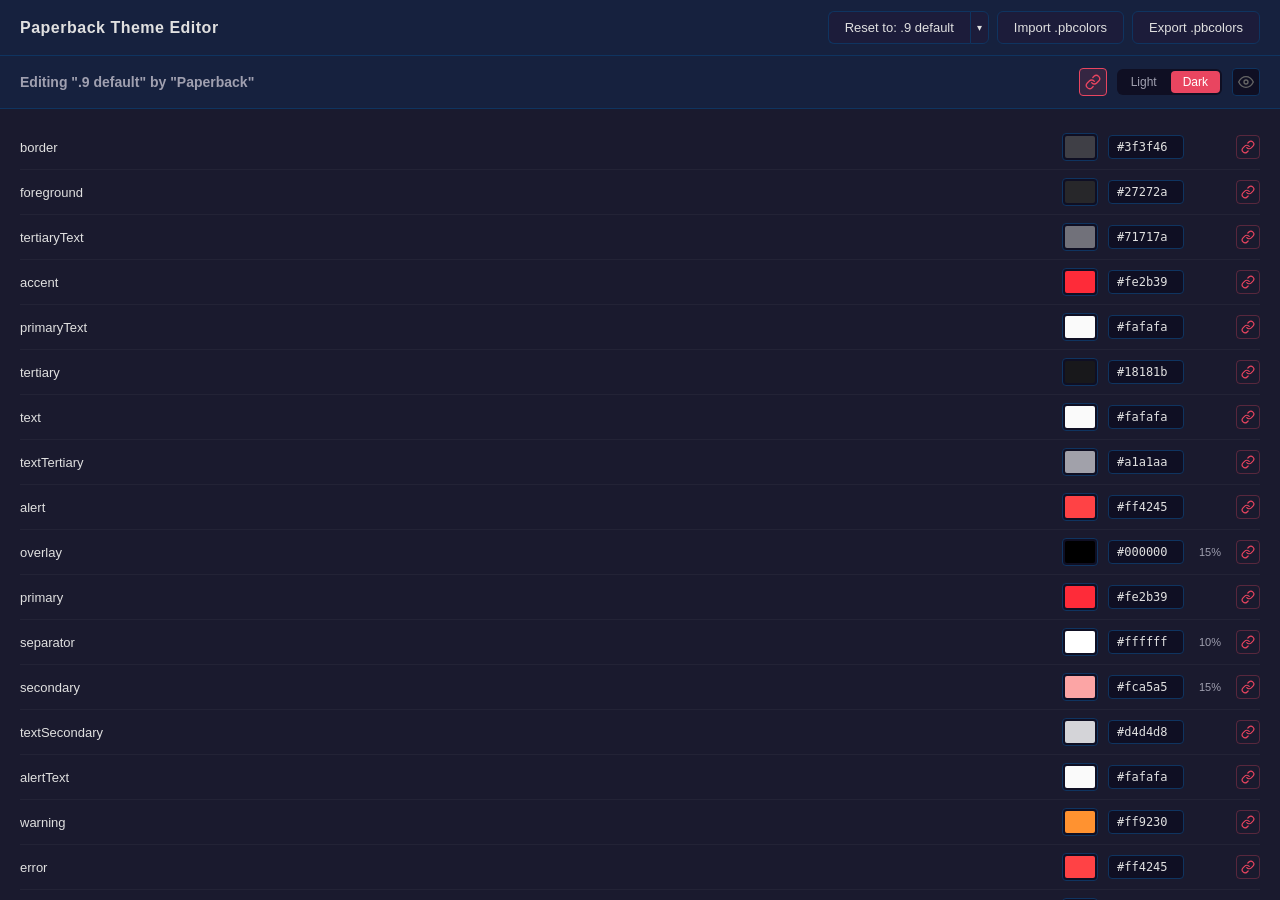
==== src/index.html @ 8a84d461 "feat(editor): display author and theme name when available" ====
<!DOCTYPE html>
<html lang="en">
<head>
  <meta charset="UTF-8">
  <meta name="viewport" content="width=device-width, initial-scale=1.0">
  <title>Paperback Theme Editor</title>
  <link rel="stylesheet" href="layout.css">
  <link rel="stylesheet" href="preview.css">
</head>
<body>
  <header class="toolbar">
    <h1 class="toolbar-title">Paperback Theme Editor</h1>
    <div class="toolbar-actions">
      <div class="split-btn" id="reset-group">
        <button id="btn-reset" class="btn split-btn-main">Reset to: .9 default</button>
        <button id="btn-reset-toggle" class="btn split-btn-toggle">&#9662;</button>
        <div id="reset-dropdown" class="split-dropdown hidden">
          <!-- populated by JS from manifest -->
        </div>
      </div>
      <button id="btn-import" class="btn">Import .pbcolors</button>
      <button id="btn-export" class="btn">Export .pbcolors</button>
      <input type="file" id="file-input" accept=".pbcolors" hidden>
    </div>
  </header>

  <main class="workspace preview-hidden">
    <section class="panel editor-panel">
      <div class="panel-header">
        <h2 id="editor-title">Editor</h2>
        <div class="editor-controls">
          <button id="btn-global-link" class="global-link-btn linked" title="All colors linked (light = dark)"></button>
          <div class="mode-toggle">
            <button id="btn-light" class="mode-btn">Light</button>
            <button id="btn-dark" class="mode-btn active">Dark</button>
          </div>
          <button id="btn-preview-toggle" class="preview-toggle-btn" title="Show preview panel"></button>
        </div>
      </div>
      <div id="editor-content" class="panel-body">
        <!-- Color pickers will be generated here -->
      </div>
    </section>

    <section class="panel preview-panel collapsed">
      <div class="panel-header">
        <h2>Preview</h2>
      </div>
      <div id="preview-content" class="panel-body">
        <!-- Preview components will be loaded here -->
      </div>
    </section>
  </main>

  <script>
    (() => {
      let prefs = null;

      try {
        const saved = localStorage.getItem('theme-editor-prefs');
        prefs = saved ? JSON.parse(saved) : null;
      } catch {
        prefs = null;
      }

      window.__themeEditorBootPrefs = prefs;

      const mode = prefs?.mode === 'light' ? 'light' : 'dark';
      const globalLinked = prefs?.globalLinked !== false;
      const previewVisible = prefs?.previewVisible === true;

      const btnLight = document.getElementById('btn-light');
      const btnDark = document.getElementById('btn-dark');
      const btnGlobalLink = document.getElementById('btn-global-link');
      const btnPreviewToggle = document.getElementById('btn-preview-toggle');
      const previewPanel = document.querySelector('.preview-panel');
      const workspace = document.querySelector('.workspace');

      btnLight.classList.toggle('active', mode === 'light');
      btnDark.classList.toggle('active', mode === 'dark');
      btnGlobalLink.classList.toggle('linked', globalLinked);
      btnGlobalLink.title = globalLinked ? 'All colors linked (light = dark)' : 'Colors independent';

      previewPanel.classList.toggle('collapsed', !previewVisible);
      workspace.classList.toggle('preview-hidden', !previewVisible);
      btnPreviewToggle.classList.toggle('active', previewVisible);
      btnPreviewToggle.title = previewVisible ? 'Hide preview panel' : 'Show preview panel';
    })();
  </script>
  <script type="module" src="editor.js"></script>
</body>
</html>
---- src/layout.css ----
*, *::before, *::after {
  box-sizing: border-box;
  margin: 0;
  padding: 0;
}

:root {
  --ui-bg: #1a1a2e;
  --ui-surface: #16213e;
  --ui-border: #0f3460;
  --ui-text: #e0e0e0;
  --ui-text-muted: #a0a0b0;
  --ui-accent: #e94560;
  --ui-accent-hover: #ff6b81;
  --ui-panel-bg: #1c1c3a;
  --ui-input-bg: #0f0f23;
  --toolbar-height: 56px;
}

html, body {
  height: 100%;
  font-family: -apple-system, BlinkMacSystemFont, "Segoe UI", Roboto, Helvetica, Arial, sans-serif;
  background: var(--ui-bg);
  color: var(--ui-text);
}

/* Toolbar */
.toolbar {
  display: flex;
  align-items: center;
  justify-content: space-between;
  height: var(--toolbar-height);
  padding: 0 20px;
  background: var(--ui-surface);
  border-bottom: 1px solid var(--ui-border);
}

.toolbar-title {
  font-size: 16px;
  font-weight: 600;
  letter-spacing: 0.5px;
}

.toolbar-actions {
  display: flex;
  gap: 8px;
}

.btn {
  padding: 8px 16px;
  border: 1px solid var(--ui-border);
  border-radius: 6px;
  background: var(--ui-panel-bg);
  color: var(--ui-text);
  font-size: 13px;
  cursor: pointer;
  transition: background 0.15s, border-color 0.15s;
}

.btn:hover {
  background: var(--ui-border);
  border-color: var(--ui-accent);
}

/* Split Button (Reset dropdown) */
.split-btn {
  position: relative;
  display: inline-flex;
}

.split-btn-main {
  border-top-right-radius: 0;
  border-bottom-right-radius: 0;
  border-right: none;
}

.split-btn-toggle {
  border-top-left-radius: 0;
  border-bottom-left-radius: 0;
  padding: 8px 6px;
  font-size: 10px;
  line-height: 1;
}

.split-dropdown {
  position: absolute;
  top: 100%;
  left: 0;
  margin-top: 4px;
  min-width: 100%;
  background: var(--ui-panel-bg);
  border: 1px solid var(--ui-border);
  border-radius: 6px;
  z-index: 100;
  overflow: hidden;
}

.split-dropdown.hidden {
  display: none;
}

.split-dropdown-item {
  display: block;
  width: 100%;
  padding: 8px 14px;
  border: none;
  background: none;
  color: var(--ui-text);
  font-size: 13px;
  text-align: left;
  cursor: pointer;
  white-space: nowrap;
  transition: background 0.12s;
}

.split-dropdown-item:hover {
  background: var(--ui-border);
}

.split-dropdown-item.active {
  color: var(--ui-accent);
}

/* Mobile toolbar */
@media (max-width: 768px) {
  .toolbar {
    flex-wrap: wrap;
    height: auto;
    padding: 10px 16px;
    gap: 8px;
  }

  .toolbar-title {
    width: 100%;
  }

  .toolbar-actions {
    width: 100%;
    justify-content: center;
  }

  .btn {
    white-space: nowrap;
    padding: 6px 8px;
    font-size: 11px;
  }
}

/* Workspace */
.workspace {
  display: flex;
  height: calc(100vh - var(--toolbar-height));
}

/* Panels */
.panel {
  display: flex;
  flex-direction: column;
  overflow: hidden;
}

.editor-panel {
  flex: 3;
  border-right: 1px solid var(--ui-border);
}

.preview-panel {
  flex: 2;
  transition: flex 0.25s ease, opacity 0.2s ease;
}

.preview-panel.collapsed {
  flex: 0;
  opacity: 0;
  overflow: hidden;
  pointer-events: none;
}

.preview-panel.collapsed .panel-header,
.preview-panel.collapsed .panel-body {
  display: none;
}

/* When preview is collapsed, remove right border from editor */
.workspace.preview-hidden .editor-panel {
  border-right: none;
}

.panel-header {
  display: flex;
  align-items: center;
  justify-content: space-between;
  gap: 16px;
  padding: 12px 20px;
  border-bottom: 1px solid var(--ui-border);
  background: var(--ui-surface);
}

.panel-header h2 {
  font-size: 14px;
  font-weight: 600;
  text-transform: uppercase;
  letter-spacing: 1px;
  color: var(--ui-text-muted);
}

#editor-title {
  flex: 1;
  min-width: 0;
  overflow: hidden;
  text-overflow: ellipsis;
  white-space: nowrap;
  text-transform: none;
  letter-spacing: 0;
}

.panel-body {
  flex: 1;
  overflow-y: auto;
  padding: 16px 20px;
}

/* Editor Controls */
.editor-controls {
  display: flex;
  align-items: center;
  gap: 10px;
}

/* Global Link Button */
.global-link-btn {
  width: 28px;
  height: 28px;
  border: 1px solid var(--ui-border);
  border-radius: 4px;
  background: var(--ui-input-bg);
  cursor: pointer;
  position: relative;
  transition: border-color 0.15s, background 0.15s;
}

.global-link-btn::before {
  content: '';
  position: absolute;
  inset: 0;
  background-repeat: no-repeat;
  background-position: center;
  background-size: 16px;
  /* Chain-link icon via inline SVG */
  background-image: url("data:image/svg+xml,%3Csvg xmlns='http://www.w3.org/2000/svg' viewBox='0 0 24 24' fill='none' stroke='%23666' stroke-width='2' stroke-linecap='round'%3E%3Cpath d='M10 13a5 5 0 0 0 7.54.54l3-3a5 5 0 0 0-7.07-7.07l-1.72 1.71'/%3E%3Cpath d='M14 11a5 5 0 0 0-7.54-.54l-3 3a5 5 0 0 0 7.07 7.07l1.71-1.71'/%3E%3C/svg%3E");
}

.global-link-btn.linked {
  border-color: var(--ui-accent);
  background: rgba(233, 69, 96, 0.15);
}

.global-link-btn.linked::before {
  background-image: url("data:image/svg+xml,%3Csvg xmlns='http://www.w3.org/2000/svg' viewBox='0 0 24 24' fill='none' stroke='%23e94560' stroke-width='2' stroke-linecap='round'%3E%3Cpath d='M10 13a5 5 0 0 0 7.54.54l3-3a5 5 0 0 0-7.07-7.07l-1.72 1.71'/%3E%3Cpath d='M14 11a5 5 0 0 0-7.54-.54l-3 3a5 5 0 0 0 7.07 7.07l1.71-1.71'/%3E%3C/svg%3E");
}

.global-link-btn:hover {
  border-color: var(--ui-accent-hover);
}

/* Preview Toggle Button */
.preview-toggle-btn {
  width: 28px;
  height: 28px;
  border: 1px solid var(--ui-border);
  border-radius: 4px;
  background: var(--ui-input-bg);
  cursor: pointer;
  position: relative;
  transition: border-color 0.15s, background 0.15s;
}

.preview-toggle-btn::before {
  content: '';
  position: absolute;
  inset: 0;
  background-repeat: no-repeat;
  background-position: center;
  background-size: 16px;
  /* Eye icon - preview visible */
  background-image: url("data:image/svg+xml,%3Csvg xmlns='http://www.w3.org/2000/svg' viewBox='0 0 24 24' fill='none' stroke='%23666' stroke-width='2' stroke-linecap='round' stroke-linejoin='round'%3E%3Cpath d='M1 12s4-8 11-8 11 8 11 8-4 8-11 8-11-8-11-8z'/%3E%3Ccircle cx='12' cy='12' r='3'/%3E%3C/svg%3E");
}

.preview-toggle-btn.active {
  border-color: var(--ui-accent);
  background: rgba(233, 69, 96, 0.15);
}

.preview-toggle-btn.active::before {
  background-image: url("data:image/svg+xml,%3Csvg xmlns='http://www.w3.org/2000/svg' viewBox='0 0 24 24' fill='none' stroke='%23e94560' stroke-width='2' stroke-linecap='round' stroke-linejoin='round'%3E%3Cpath d='M1 12s4-8 11-8 11 8 11 8-4 8-11 8-11-8-11-8z'/%3E%3Ccircle cx='12' cy='12' r='3'/%3E%3C/svg%3E");
}

.preview-toggle-btn:hover {
  border-color: var(--ui-accent-hover);
}

/* Mode Toggle */
.mode-toggle {
  display: flex;
  gap: 2px;
  background: var(--ui-input-bg);
  border-radius: 6px;
  padding: 2px;
}

.mode-btn {
  padding: 4px 12px;
  border: none;
  border-radius: 4px;
  background: transparent;
  color: var(--ui-text-muted);
  font-size: 12px;
  cursor: pointer;
  transition: background 0.15s, color 0.15s;
}

.mode-btn.active {
  background: var(--ui-accent);
  color: #fff;
}

.mode-btn:hover:not(.active) {
  color: var(--ui-text);
}

/* Scrollbar */
.panel-body::-webkit-scrollbar {
  width: 6px;
}

.panel-body::-webkit-scrollbar-track {
  background: transparent;
}

.panel-body::-webkit-scrollbar-thumb {
  background: var(--ui-border);
  border-radius: 3px;
}

/* Color Rows */
.color-row {
  display: flex;
  align-items: center;
  gap: 10px;
  padding: 8px 0;
  border-bottom: 1px solid rgba(255, 255, 255, 0.04);
  position: relative;
  isolation: isolate;
}

.color-row:last-child {
  border-bottom: none;
}

.color-row::before {
  content: '';
  position: absolute;
  inset: 3px -10px;
  border-radius: 14px;
  background: rgba(233, 69, 96, 0.12);
  box-shadow: inset 0 0 0 1px rgba(233, 69, 96, 0.4);
  opacity: 0;
  pointer-events: none;
  transition: opacity 0.16s ease;
  z-index: -1;
}

.color-row.linked-hover::before {
  opacity: 1;
}

.color-label {
  flex: 1;
  font-size: 13px;
  color: var(--ui-text);
  min-width: 100px;
  overflow: hidden;
  text-overflow: ellipsis;
  white-space: nowrap;
}

.color-picker {
  width: 36px;
  height: 28px;
  border: 1px solid var(--ui-border);
  border-radius: 4px;
  background: var(--ui-input-bg);
  cursor: pointer;
  padding: 2px;
  flex-shrink: 0;
}

.color-picker::-webkit-color-swatch-wrapper {
  padding: 0;
}

.color-picker::-webkit-color-swatch {
  border: none;
  border-radius: 2px;
}

.color-hex {
  width: 76px;
  padding: 4px 8px;
  border: 1px solid var(--ui-border);
  border-radius: 4px;
  background: var(--ui-input-bg);
  color: var(--ui-text);
  font-size: 12px;
  font-family: 'SF Mono', 'Menlo', 'Consolas', monospace;
  flex-shrink: 0;
}

.color-hex:focus {
  outline: none;
  border-color: var(--ui-accent);
}

.color-alpha {
  width: 32px;
  font-size: 11px;
  color: var(--ui-text-muted);
  text-align: center;
  flex-shrink: 0;
}

/* Per-color Link Button */
.link-btn {
  width: 24px;
  height: 24px;
  border: 1px solid transparent;
  border-radius: 4px;
  background: transparent;
  cursor: pointer;
  position: relative;
  flex-shrink: 0;
  transition: border-color 0.15s, background 0.15s;
}

.link-btn::before {
  content: '';
  position: absolute;
  inset: 0;
  background-repeat: no-repeat;
  background-position: center;
  background-size: 14px;
  background-image: url("data:image/svg+xml,%3Csvg xmlns='http://www.w3.org/2000/svg' viewBox='0 0 24 24' fill='none' stroke='%23555' stroke-width='2' stroke-linecap='round'%3E%3Cpath d='M18 13h-5'/%3E%3Cpath d='M6 13h5'/%3E%3Cpath d='M15 8l3-1a5 5 0 0 1 0 10l-3-1'/%3E%3Cpath d='M9 8l-3-1a5 5 0 0 0 0 10l3-1'/%3E%3C/svg%3E");
}

.link-btn.linked::before {
  background-image: url("data:image/svg+xml,%3Csvg xmlns='http://www.w3.org/2000/svg' viewBox='0 0 24 24' fill='none' stroke='%23e94560' stroke-width='2' stroke-linecap='round'%3E%3Cpath d='M10 13a5 5 0 0 0 7.54.54l3-3a5 5 0 0 0-7.07-7.07l-1.72 1.71'/%3E%3Cpath d='M14 11a5 5 0 0 0-7.54-.54l-3 3a5 5 0 0 0 7.07 7.07l1.71-1.71'/%3E%3C/svg%3E");
}

.link-btn.linked {
  border-color: rgba(233, 69, 96, 0.3);
}

.link-btn:hover {
  background: rgba(255, 255, 255, 0.05);
  border-color: var(--ui-border);
}
---- src/preview.css ----
.preview-shell {
  display: flex;
  flex-direction: column;
  gap: 18px;
  min-height: 100%;
}

.preview-intro,
.preview-token-section {
  border: 1px solid rgba(255, 255, 255, 0.08);
  border-radius: 18px;
  background:
    linear-gradient(160deg, rgba(255, 255, 255, 0.05), rgba(255, 255, 255, 0.02)),
    rgba(12, 15, 26, 0.45);
  box-shadow: 0 18px 40px rgba(0, 0, 0, 0.18);
}

.preview-intro {
  display: grid;
  grid-template-columns: minmax(0, 1.7fr) minmax(180px, 0.9fr);
  gap: 14px;
  padding: 18px;
}

.preview-intro-copy,
.preview-meta {
  display: flex;
  flex-direction: column;
  gap: 8px;
}

.preview-family-badge,
.preview-meta-label,
.preview-token-label,
.preview-chip,
.preview-banner,
.preview-list-tag,
.preview-key-chip {
  width: fit-content;
  padding: 5px 10px;
  border-radius: 999px;
  font-size: 11px;
  font-weight: 700;
  letter-spacing: 0.08em;
  text-transform: uppercase;
}

.preview-family-badge,
.preview-meta-label,
.preview-token-label {
  border: 1px solid rgba(255, 255, 255, 0.08);
  background: rgba(255, 255, 255, 0.05);
  color: rgba(255, 255, 255, 0.76);
}

.preview-intro h3,
.preview-token-header h3 {
  font-size: 20px;
  line-height: 1.1;
  color: #f3f5fb;
}

.preview-intro p,
.preview-token-header p,
.preview-meta span,
.preview-meta strong {
  color: rgba(228, 233, 245, 0.72);
  line-height: 1.45;
}

.preview-meta strong {
  font-size: 14px;
  color: #f3f5fb;
}

.preview-stage {
  display: flex;
  flex-direction: column;
  gap: 18px;
}

.preview-showcase {
  position: relative;
  overflow: hidden;
  border-radius: 24px;
  padding: 18px;
  border: 1px solid rgba(255, 255, 255, 0.1);
  box-shadow: 0 28px 60px rgba(0, 0, 0, 0.28);
  transition: border-color 0.16s ease, box-shadow 0.16s ease, transform 0.16s ease;
}

.preview-showcase::before {
  content: '';
  position: absolute;
  inset: 0;
  background:
    radial-gradient(circle at top right, rgba(255, 255, 255, 0.14), transparent 40%),
    linear-gradient(180deg, rgba(255, 255, 255, 0.03), transparent 35%);
  pointer-events: none;
}

.preview-v09 {
  background: var(--theme-background, rgb(16, 18, 26));
  color: var(--theme-text, rgb(245, 245, 245));
  border-color: var(--theme-border, rgba(255, 255, 255, 0.14));
}

.preview-v09 .preview-device {
  display: grid;
  gap: 14px;
}

.preview-v09 .preview-header {
  display: flex;
  align-items: center;
  justify-content: space-between;
  gap: 12px;
  padding: 14px 16px;
  border: 1px solid var(--theme-border, rgba(255, 255, 255, 0.12));
  border-radius: 18px;
  background: linear-gradient(
    135deg,
    var(--theme-foreground, rgba(255, 255, 255, 0.08)),
    var(--theme-tertiary, rgba(255, 255, 255, 0.04))
  );
}

.preview-kicker {
  display: block;
  margin-bottom: 4px;
  font-size: 11px;
  letter-spacing: 0.08em;
  text-transform: uppercase;
  color: var(--theme-text-tertiary, rgba(255, 255, 255, 0.6));
}

.preview-v09 .preview-header h4,
.preview-v09 .preview-card h4,
.preview-v08 .preview-legacy-card h4,
.preview-fallback h4 {
  font-size: 18px;
  font-weight: 700;
  color: inherit;
}

.preview-v09 .preview-header p {
  color: var(--theme-text-secondary, rgba(255, 255, 255, 0.76));
}

.preview-chip {
  border: 1px solid transparent;
  transition: box-shadow 0.16s ease, transform 0.16s ease;
}

.preview-v09 .preview-chip-accent {
  background: var(--theme-accent, rgba(233, 69, 96, 0.2));
  color: var(--theme-primary-text, var(--theme-text, rgb(245, 245, 245)));
}

.preview-v09 .preview-card {
  display: grid;
  gap: 16px;
  padding: 18px;
  border: 1px solid var(--theme-border, rgba(255, 255, 255, 0.12));
  border-radius: 22px;
  background: var(--theme-foreground, rgba(255, 255, 255, 0.08));
}

.preview-v09 .preview-card-top,
.preview-v08 .preview-legacy-top {
  display: flex;
  align-items: flex-start;
  justify-content: space-between;
  gap: 12px;
}

.preview-v09 .preview-card p,
.preview-v09 .preview-list-copy p,
.preview-v08 .preview-legacy-copy p,
.preview-v08 .preview-legacy-notes p,
.preview-fallback p {
  color: var(--theme-text-secondary, rgba(255, 255, 255, 0.74));
}

.preview-v09 .preview-chip-secondary {
  background: var(--theme-secondary, rgba(255, 255, 255, 0.1));
  color: var(--theme-secondary-text, var(--theme-text, rgb(245, 245, 245)));
}

.preview-v09 .preview-action-row,
.preview-v08 .preview-button-row {
  display: flex;
  flex-wrap: wrap;
  gap: 10px;
}

.preview-button {
  border: 1px solid transparent;
  border-radius: 14px;
  padding: 11px 14px;
  font: inherit;
  font-weight: 700;
  transition: box-shadow 0.16s ease, transform 0.16s ease, border-color 0.16s ease;
}

.preview-v09 .preview-button-primary {
  background: var(--theme-primary, rgba(233, 69, 96, 0.25));
  border-color: var(--theme-primary, rgba(233, 69, 96, 0.25));
  color: var(--theme-primary-text, rgb(255, 255, 255));
}

.preview-v09 .preview-button-alert {
  background: var(--theme-alert, rgba(255, 87, 87, 0.24));
  border-color: var(--theme-alert, rgba(255, 87, 87, 0.24));
  color: var(--theme-alert-text, rgb(255, 255, 255));
}

.preview-v09 .preview-list {
  display: grid;
  gap: 0;
  border: 1px solid var(--theme-border, rgba(255, 255, 255, 0.12));
  border-radius: 18px;
  overflow: hidden;
  background: var(--theme-foreground, rgba(255, 255, 255, 0.08));
}

.preview-v09 .preview-list-item {
  display: flex;
  align-items: center;
  justify-content: space-between;
  gap: 14px;
  padding: 14px 16px;
  border-top: 1px solid var(--theme-separator, rgba(255, 255, 255, 0.08));
  background: var(--theme-tertiary, rgba(255, 255, 255, 0.04));
}

.preview-v09 .preview-list-item:first-child {
  border-top: none;
}

.preview-list-copy strong {
  display: block;
  margin-bottom: 3px;
  color: var(--theme-tertiary-text, var(--theme-text, rgb(245, 245, 245)));
}

.preview-list-tag {
  background: var(--theme-secondary, rgba(255, 255, 255, 0.12));
  color: var(--theme-secondary-text, rgb(255, 255, 255));
}

.preview-v09 .preview-list-tag-tertiary {
  background: var(--theme-tertiary, rgba(255, 255, 255, 0.08));
  color: var(--theme-text-tertiary, rgba(255, 255, 255, 0.64));
}

.preview-v09 .preview-overlay {
  display: grid;
  gap: 6px;
  padding: 14px 16px;
  border-radius: 18px;
  background: var(--theme-overlay, rgba(0, 0, 0, 0.18));
  color: var(--theme-text, rgb(245, 245, 245));
}

.preview-v09-device {
  gap: 18px;
}

.preview-v09-grid {
  display: grid;
  grid-template-columns: repeat(2, minmax(0, 1fr));
  gap: 16px;
}

.preview-v09-panel {
  display: grid;
  gap: 14px;
  align-content: start;
}

.preview-v09-panel-head,
.preview-v09-card-head,
.preview-v09-action-row,
.preview-v09-chip-row,
.preview-v09-reader-controls,
.preview-v09-stub-grid {
  display: flex;
  flex-wrap: wrap;
  gap: 10px;
}

.preview-v09-panel-head {
  align-items: center;
  gap: 14px;
}

.preview-v09-nav-item {
  display: inline-flex;
  align-items: center;
  gap: 8px;
  color: var(--theme-text, rgb(245, 245, 245));
  font-size: 13px;
  font-weight: 600;
}

.preview-v09-nav-icon {
  width: 10px;
  height: 10px;
  border-radius: 999px;
  background: var(--theme-accent, rgba(233, 69, 96, 0.35));
  box-shadow: 0 0 0 1px rgba(255, 255, 255, 0.14);
}

.preview-v09-card {
  display: grid;
  gap: 14px;
  padding: 16px;
  border: 1px solid rgba(255, 255, 255, 0.1);
  border-radius: 22px;
  background: var(--theme-foreground, rgba(255, 255, 255, 0.08));
}

.preview-v09-card-head {
  justify-content: space-between;
  align-items: flex-start;
}

.preview-v09-chapter-card {
  position: relative;
  padding-top: 24px;
}

.preview-v09-card-head h4 {
  font-size: 18px;
  font-weight: 700;
  color: var(--theme-text, rgb(245, 245, 245));
}

.preview-v09-card-head p,
.preview-v09-copy span,
.preview-v09-reader-box span,
.preview-v09-stub-label {
  color: var(--theme-text-secondary, rgba(255, 255, 255, 0.72));
}

.preview-v09-badge {
  position: absolute;
  top: -10px;
  right: 16px;
  z-index: 1;
  width: fit-content;
  min-width: 54px;
  padding: 7px 12px 8px;
  border-radius: 999px;
  background: var(--theme-accent, rgba(233, 69, 96, 0.24));
  color: var(--theme-alert-text, var(--theme-primary-text, rgb(255, 255, 255)));
  box-shadow: 0 10px 18px rgba(0, 0, 0, 0.18);
  font-size: 12px;
  font-weight: 800;
  letter-spacing: 0.08em;
  line-height: 1;
  text-align: center;
  text-transform: uppercase;
}

.preview-v09-chapter-row {
  display: grid;
  grid-template-columns: auto minmax(0, 1fr);
  gap: 12px;
  align-items: start;
}

.preview-v09-language {
  width: fit-content;
  padding: 6px 8px;
  border-radius: 999px;
  background: rgba(255, 255, 255, 0.06);
  color: var(--theme-text-tertiary, rgba(255, 255, 255, 0.64));
  font-size: 11px;
  font-weight: 800;
  letter-spacing: 0.08em;
  text-transform: uppercase;
}

.preview-v09-copy {
  display: grid;
  gap: 4px;
}

.preview-v09-copy strong,
.preview-v09-description,
.preview-v09-reader-box strong,
.preview-v09-stub strong {
  color: var(--theme-text, rgb(245, 245, 245));
}

.preview-v09-copy strong,
.preview-v09-reader-box strong {
  font-size: 15px;
}

.preview-v09-cover {
  display: grid;
  gap: 14px;
}

.preview-v09-cover-art {
  min-height: 120px;
  border-radius: 22px;
  background:
    radial-gradient(circle at top right, rgba(255, 255, 255, 0.18), transparent 35%),
    linear-gradient(135deg, rgba(255, 255, 255, 0.08), rgba(255, 255, 255, 0.02)),
    var(--theme-foreground, rgba(255, 255, 255, 0.08));
  border: 1px solid rgba(255, 255, 255, 0.1);
}

.preview-v09-divider {
  height: 2px;
  border-radius: 999px;
  background: var(--theme-separator, rgba(255, 255, 255, 0.14));
}

.preview-v09-description {
  line-height: 1.5;
}

.preview-v09-meta-chip,
.preview-v09-button-secondary {
  border-radius: 14px;
}

.preview-v09-meta-chip {
  padding: 8px 12px;
  background: var(--theme-foreground, rgba(255, 255, 255, 0.08));
  color: var(--theme-text-secondary, rgba(255, 255, 255, 0.74));
  border: 1px solid rgba(255, 255, 255, 0.08);
  font-size: 12px;
  font-weight: 700;
}

.preview-v09-button-secondary {
  background: var(--theme-secondary, rgba(255, 255, 255, 0.08));
  color: var(--theme-secondary-text, rgba(255, 255, 255, 0.82));
  border-color: var(--theme-secondary-text, rgba(255, 255, 255, 0.18));
}

.preview-v09-reader-stage {
  position: relative;
  display: grid;
  gap: 14px;
  padding: 16px;
  min-height: 240px;
  border-radius: 24px;
  overflow: hidden;
  background:
    linear-gradient(180deg, rgba(8, 10, 16, 0.1), rgba(8, 10, 16, 0.3)),
    var(--theme-background, rgb(16, 18, 26));
}

.preview-v09-reader-media {
  min-height: 180px;
  border-radius: 20px;
  background:
    linear-gradient(135deg, rgba(255, 255, 255, 0.18), rgba(255, 255, 255, 0.04)),
    linear-gradient(180deg, rgba(56, 66, 84, 0.45), rgba(22, 28, 40, 0.6));
}

.preview-v09-reader-box {
  width: fit-content;
  display: grid;
  gap: 4px;
  padding: 12px 14px;
  border-radius: 16px;
  border: 1px solid var(--theme-border, rgba(255, 255, 255, 0.18));
  background: rgba(10, 12, 18, 0.28);
  backdrop-filter: blur(10px);
}

.preview-v09-reader-button {
  width: 38px;
  height: 38px;
  border-radius: 999px;
  border: 1px solid var(--theme-border, rgba(255, 255, 255, 0.18));
  background: rgba(10, 12, 18, 0.24);
}

.preview-v09-reader-flash {
  position: absolute;
  inset: 12px;
  border-radius: 22px;
  background: var(--theme-overlay, rgba(255, 255, 255, 0.08));
  opacity: 0.72;
  pointer-events: none;
}

.preview-v09-stub-card {
  background: linear-gradient(180deg, rgba(255, 255, 255, 0.04), rgba(255, 255, 255, 0.02));
}

.preview-v09-stub-grid {
  display: grid;
  grid-template-columns: repeat(3, minmax(0, 1fr));
  gap: 10px;
}

.preview-v09-stub {
  display: grid;
  gap: 8px;
  min-height: 88px;
  padding: 12px;
  border-radius: 18px;
  border: 1px dashed rgba(255, 255, 255, 0.16);
  background: var(--theme-tertiary, rgba(255, 255, 255, 0.06));
}

.preview-v09-stub:nth-child(2) {
  color: var(--theme-tertiary-text, rgba(255, 255, 255, 0.72));
  background: rgba(255, 255, 255, 0.03);
}

.preview-v09-stub-alert {
  background: var(--theme-alert, rgba(255, 87, 87, 0.22));
}

.preview-v08 {
  background: var(--theme-background-color, rgb(16, 18, 26));
  color: var(--theme-body-text-color, rgb(245, 245, 245));
  border-color: var(--theme-border-color, rgba(255, 255, 255, 0.14));
}

.preview-v08 .preview-legacy-device {
  display: grid;
  gap: 14px;
}

.preview-v08 .preview-banner {
  background: var(--theme-accent-color-light, rgba(233, 69, 96, 0.18));
  color: var(--theme-accent-text-color, rgb(255, 255, 255));
}

.preview-v08 .preview-legacy-card,
.preview-fallback {
  display: grid;
  gap: 16px;
  padding: 18px;
  border: 1px solid var(--theme-border-color, rgba(255, 255, 255, 0.12));
  border-radius: 22px;
  background: var(--theme-foreground-color, rgba(255, 255, 255, 0.08));
}

.preview-v08 .preview-legacy-card h4 {
  color: var(--theme-title-text-color, rgb(255, 255, 255));
}

.preview-v08 .preview-legacy-supertitle {
  font-size: 11px;
  letter-spacing: 0.08em;
  text-transform: uppercase;
  color: var(--theme-supertitle-text-color, rgba(255, 255, 255, 0.64));
}

.preview-v08 .preview-legacy-copy p {
  color: var(--theme-subtitle-text-color, rgba(255, 255, 255, 0.76));
}

.preview-v08 .preview-legacy-body {
  color: var(--theme-body-text-color, rgba(255, 255, 255, 0.76));
}

.preview-v08 .preview-legacy-subtitle {
  color: var(--theme-subtitle-text-color, rgba(255, 255, 255, 0.76));
}

.preview-v08 .preview-button-normal {
  background: var(--theme-button-normal-background-color, rgba(255, 255, 255, 0.08));
  border-color: var(--theme-button-normal-border-color, rgba(255, 255, 255, 0.16));
  color: var(--theme-button-normal-text-color, rgb(255, 255, 255));
}

.preview-v08 .preview-button-selected {
  background: var(--theme-button-selected-background-color, rgba(255, 255, 255, 0.14));
  border-color: var(--theme-button-selected-border-color, rgba(255, 255, 255, 0.2));
  color: var(--theme-button-selected-text-color, rgb(255, 255, 255));
}

.preview-v08 .preview-legacy-notes {
  display: grid;
  gap: 10px;
  padding-top: 6px;
  border-top: 1px solid var(--theme-separator-color, rgba(255, 255, 255, 0.1));
}

.preview-v08 .preview-accent-rail {
  height: 10px;
  border-radius: 999px;
  background: linear-gradient(
    90deg,
    var(--theme-accent-color, rgba(233, 69, 96, 0.35)),
    var(--theme-accent-color-light, rgba(233, 69, 96, 0.18))
  );
}

.preview-v08 .preview-overlay {
  padding: 14px 16px;
  border-radius: 18px;
  background: var(--theme-overlay-color, rgba(0, 0, 0, 0.2));
  color: var(--theme-accent-text-color, rgb(255, 255, 255));
}

.preview-fallback {
  border-color: var(--theme-border, var(--theme-border-color, rgba(255, 255, 255, 0.12)));
  background: var(--theme-foreground, var(--theme-foreground-color, rgba(255, 255, 255, 0.08)));
  color: var(--theme-text, var(--theme-body-text-color, rgb(245, 245, 245)));
}

.preview-fallback p {
  color: var(--theme-text-secondary, var(--theme-subtitle-text-color, rgba(255, 255, 255, 0.74)));
}

.preview-key-list {
  display: flex;
  flex-wrap: wrap;
  gap: 8px;
}

.preview-key-chip {
  background: rgba(255, 255, 255, 0.08);
  color: inherit;
}

.preview-token-section {
  padding: 18px;
}

.preview-token-header {
  display: flex;
  align-items: flex-end;
  justify-content: space-between;
  gap: 12px;
  margin-bottom: 16px;
}

.preview-token-grid {
  display: grid;
  grid-template-columns: repeat(auto-fit, minmax(150px, 1fr));
  gap: 12px;
}

.preview-token {
  display: grid;
  gap: 10px;
  padding: 12px;
  border: 1px solid rgba(255, 255, 255, 0.08);
  border-radius: 16px;
  background: rgba(255, 255, 255, 0.03);
  transition: border-color 0.16s ease, box-shadow 0.16s ease, transform 0.16s ease, background 0.16s ease;
}

.preview-token-swatch {
  height: 72px;
  border-radius: 12px;
  border: 1px solid rgba(255, 255, 255, 0.08);
  box-shadow: inset 0 1px 0 rgba(255, 255, 255, 0.08);
}

.preview-token-meta {
  display: grid;
  gap: 4px;
}

.preview-token-meta strong {
  font-size: 13px;
  color: #f3f5fb;
}

.preview-token-meta code,
.preview-token-meta span {
  font-size: 12px;
  color: rgba(228, 233, 245, 0.7);
}

.color-row,
.preview-header,
.preview-card,
.preview-list,
.preview-list-item,
.preview-overlay,
.preview-banner,
.preview-legacy-card,
.preview-legacy-notes,
.preview-accent-rail,
.preview-key-chip {
  transition: border-color 0.16s ease, box-shadow 0.16s ease, background-color 0.16s ease, transform 0.16s ease;
}

[data-linked-keys].linked-hover {
  box-shadow: 0 0 0 1px rgba(233, 69, 96, 0.55), 0 0 0 4px rgba(233, 69, 96, 0.14);
  transform: translateY(-1px);
}

.preview-accent-rail[data-linked-keys].linked-hover {
  box-shadow: 0 0 0 1px rgba(233, 69, 96, 0.55), 0 0 16px rgba(233, 69, 96, 0.24);
}

@media (max-width: 980px) {
  .preview-intro {
    grid-template-columns: 1fr;
  }

  .preview-v09-grid {
    grid-template-columns: 1fr;
  }

  .preview-v09-stub-grid {
    grid-template-columns: 1fr;
  }
}

@media (max-width: 640px) {
  .preview-showcase,
  .preview-token-section {
    padding: 14px;
  }

  .preview-token-header,
  .preview-v09 .preview-card-top,
  .preview-v08 .preview-legacy-top,
  .preview-v09 .preview-header {
    flex-direction: column;
    align-items: flex-start;
  }
}
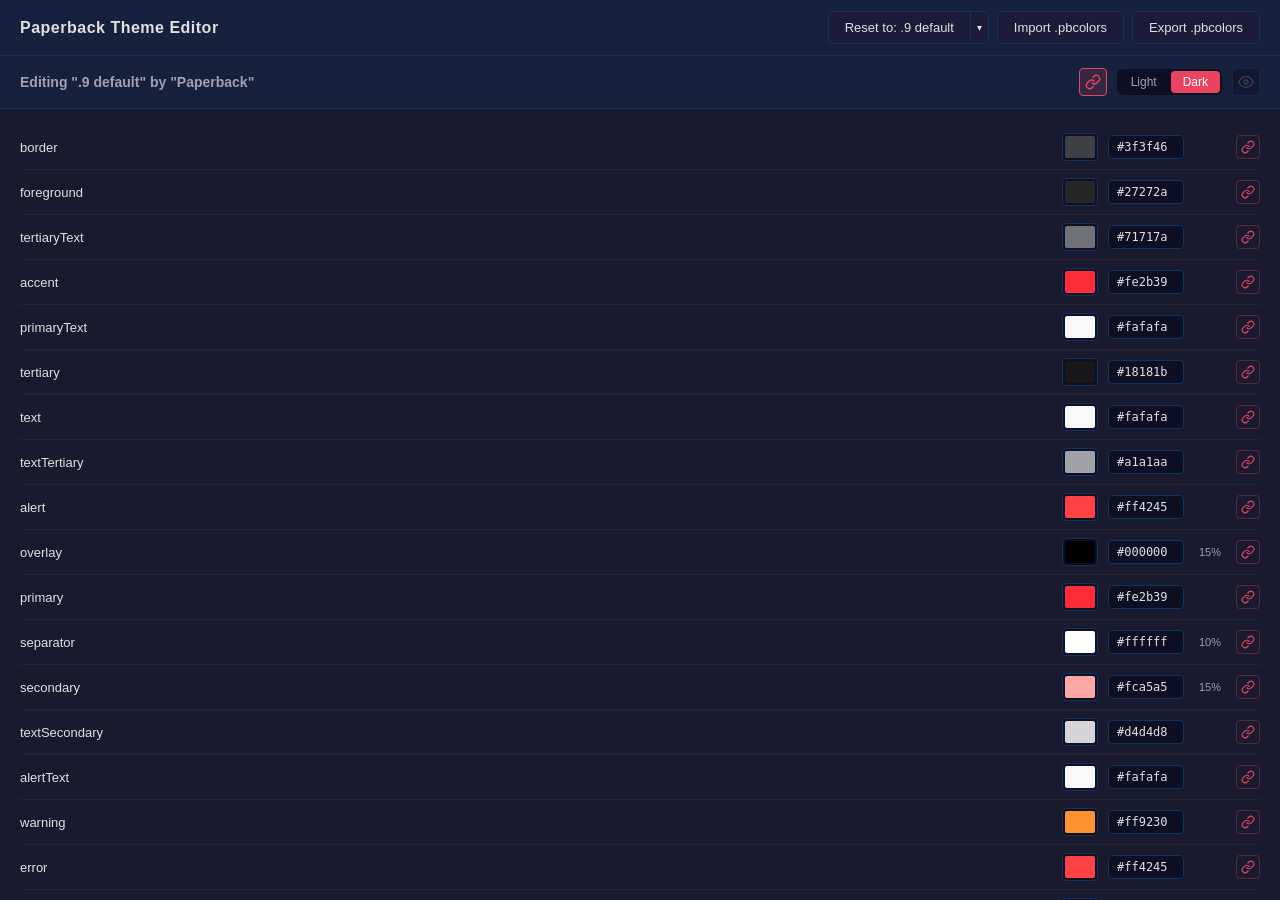
==== commit 28e66273: "feat(preview): disable preview with flag until fully functional" ====
--- a/src/index.html
+++ b/src/index.html
@@ -34,7 +34,7 @@
             <button id="btn-light" class="mode-btn">Light</button>
             <button id="btn-dark" class="mode-btn active">Dark</button>
           </div>
-          <button id="btn-preview-toggle" class="preview-toggle-btn" title="Show preview panel"></button>
+          <button id="btn-preview-toggle" class="preview-toggle-btn" title="Preview coming soon" disabled></button>
         </div>
       </div>
       <div id="editor-content" class="panel-body">
@@ -64,10 +64,12 @@
       }
 
       window.__themeEditorBootPrefs = prefs;
+      window.__themeEditorPreviewEnabled = false;
 
       const mode = prefs?.mode === 'light' ? 'light' : 'dark';
       const globalLinked = prefs?.globalLinked !== false;
-      const previewVisible = prefs?.previewVisible === true;
+      const previewEnabled = window.__themeEditorPreviewEnabled;
+      const previewVisible = previewEnabled && prefs?.previewVisible === true;
 
       const btnLight = document.getElementById('btn-light');
       const btnDark = document.getElementById('btn-dark');
@@ -84,7 +86,10 @@
       previewPanel.classList.toggle('collapsed', !previewVisible);
       workspace.classList.toggle('preview-hidden', !previewVisible);
       btnPreviewToggle.classList.toggle('active', previewVisible);
-      btnPreviewToggle.title = previewVisible ? 'Hide preview panel' : 'Show preview panel';
+      btnPreviewToggle.disabled = !previewEnabled;
+      btnPreviewToggle.title = previewEnabled
+        ? previewVisible ? 'Hide preview panel' : 'Show preview panel'
+        : 'Preview coming soon';
     })();
   </script>
   <script type="module" src="editor.js"></script>
--- a/src/layout.css
+++ b/src/layout.css
@@ -299,6 +299,15 @@
   border-color: var(--ui-accent-hover);
 }
 
+.preview-toggle-btn:disabled {
+  cursor: not-allowed;
+  opacity: 0.45;
+}
+
+.preview-toggle-btn:disabled:hover {
+  border-color: var(--ui-border);
+}
+
 /* Mode Toggle */
 .mode-toggle {
   display: flex;
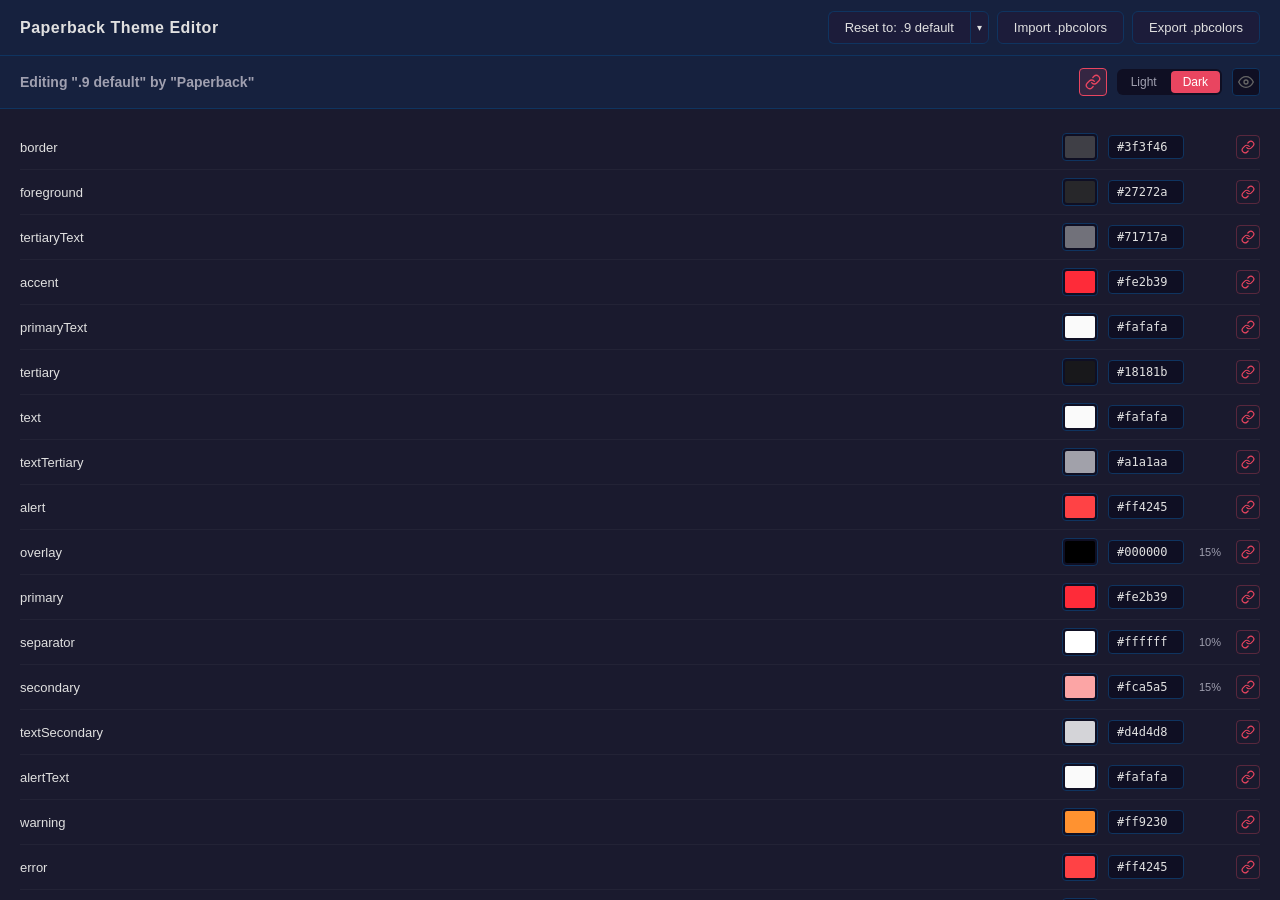
==== commit e0defebd: "feat(preview): finish and enable the editor preview" ====
--- a/src/index.html
+++ b/src/index.html
@@ -34,7 +34,7 @@
             <button id="btn-light" class="mode-btn">Light</button>
             <button id="btn-dark" class="mode-btn active">Dark</button>
           </div>
-          <button id="btn-preview-toggle" class="preview-toggle-btn" title="Preview coming soon" disabled></button>
+          <button id="btn-preview-toggle" class="preview-toggle-btn" title="Show preview panel" aria-label="Show preview panel" aria-expanded="false" aria-controls="preview-panel"></button>
         </div>
       </div>
       <div id="editor-content" class="panel-body">
@@ -42,7 +42,7 @@
       </div>
     </section>
 
-    <section class="panel preview-panel collapsed">
+    <section id="preview-panel" class="panel preview-panel collapsed">
       <div class="panel-header">
         <h2>Preview</h2>
       </div>
@@ -64,7 +64,7 @@
       }
 
       window.__themeEditorBootPrefs = prefs;
-      window.__themeEditorPreviewEnabled = false;
+      window.__themeEditorPreviewEnabled = true;
 
       const mode = prefs?.mode === 'light' ? 'light' : 'dark';
       const globalLinked = prefs?.globalLinked !== false;
@@ -90,6 +90,8 @@
       btnPreviewToggle.title = previewEnabled
         ? previewVisible ? 'Hide preview panel' : 'Show preview panel'
         : 'Preview coming soon';
+      btnPreviewToggle.setAttribute('aria-label', btnPreviewToggle.title);
+      btnPreviewToggle.setAttribute('aria-expanded', String(previewVisible));
     })();
   </script>
   <script type="module" src="editor.js"></script>
--- a/src/preview.css
+++ b/src/preview.css
@@ -3,6 +3,7 @@
   flex-direction: column;
   gap: 18px;
   min-height: 100%;
+  min-width: 0;
 }
 
 .preview-intro,
@@ -17,7 +18,7 @@
 
 .preview-intro {
   display: grid;
-  grid-template-columns: minmax(0, 1.7fr) minmax(180px, 0.9fr);
+  grid-template-columns: minmax(0, 1fr);
   gap: 14px;
   padding: 18px;
 }
@@ -27,6 +28,7 @@
   display: flex;
   flex-direction: column;
   gap: 8px;
+  min-width: 0;
 }
 
 .preview-family-badge,
@@ -99,32 +101,6 @@
   pointer-events: none;
 }
 
-.preview-v09 {
-  background: var(--theme-background, rgb(16, 18, 26));
-  color: var(--theme-text, rgb(245, 245, 245));
-  border-color: var(--theme-border, rgba(255, 255, 255, 0.14));
-}
-
-.preview-v09 .preview-device {
-  display: grid;
-  gap: 14px;
-}
-
-.preview-v09 .preview-header {
-  display: flex;
-  align-items: center;
-  justify-content: space-between;
-  gap: 12px;
-  padding: 14px 16px;
-  border: 1px solid var(--theme-border, rgba(255, 255, 255, 0.12));
-  border-radius: 18px;
-  background: linear-gradient(
-    135deg,
-    var(--theme-foreground, rgba(255, 255, 255, 0.08)),
-    var(--theme-tertiary, rgba(255, 255, 255, 0.04))
-  );
-}
-
 .preview-kicker {
   display: block;
   margin-bottom: 4px;
@@ -134,8 +110,6 @@
   color: var(--theme-text-tertiary, rgba(255, 255, 255, 0.6));
 }
 
-.preview-v09 .preview-header h4,
-.preview-v09 .preview-card h4,
 .preview-v08 .preview-legacy-card h4,
 .preview-fallback h4 {
   font-size: 18px;
@@ -143,30 +117,11 @@
   color: inherit;
 }
 
-.preview-v09 .preview-header p {
-  color: var(--theme-text-secondary, rgba(255, 255, 255, 0.76));
-}
-
 .preview-chip {
   border: 1px solid transparent;
   transition: box-shadow 0.16s ease, transform 0.16s ease;
 }
 
-.preview-v09 .preview-chip-accent {
-  background: var(--theme-accent, rgba(233, 69, 96, 0.2));
-  color: var(--theme-primary-text, var(--theme-text, rgb(245, 245, 245)));
-}
-
-.preview-v09 .preview-card {
-  display: grid;
-  gap: 16px;
-  padding: 18px;
-  border: 1px solid var(--theme-border, rgba(255, 255, 255, 0.12));
-  border-radius: 22px;
-  background: var(--theme-foreground, rgba(255, 255, 255, 0.08));
-}
-
-.preview-v09 .preview-card-top,
 .preview-v08 .preview-legacy-top {
   display: flex;
   align-items: flex-start;
@@ -174,20 +129,12 @@
   gap: 12px;
 }
 
-.preview-v09 .preview-card p,
-.preview-v09 .preview-list-copy p,
 .preview-v08 .preview-legacy-copy p,
 .preview-v08 .preview-legacy-notes p,
 .preview-fallback p {
   color: var(--theme-text-secondary, rgba(255, 255, 255, 0.74));
 }
 
-.preview-v09 .preview-chip-secondary {
-  background: var(--theme-secondary, rgba(255, 255, 255, 0.1));
-  color: var(--theme-secondary-text, var(--theme-text, rgb(245, 245, 245)));
-}
-
-.preview-v09 .preview-action-row,
 .preview-v08 .preview-button-row {
   display: flex;
   flex-wrap: wrap;
@@ -203,41 +150,6 @@
   transition: box-shadow 0.16s ease, transform 0.16s ease, border-color 0.16s ease;
 }
 
-.preview-v09 .preview-button-primary {
-  background: var(--theme-primary, rgba(233, 69, 96, 0.25));
-  border-color: var(--theme-primary, rgba(233, 69, 96, 0.25));
-  color: var(--theme-primary-text, rgb(255, 255, 255));
-}
-
-.preview-v09 .preview-button-alert {
-  background: var(--theme-alert, rgba(255, 87, 87, 0.24));
-  border-color: var(--theme-alert, rgba(255, 87, 87, 0.24));
-  color: var(--theme-alert-text, rgb(255, 255, 255));
-}
-
-.preview-v09 .preview-list {
-  display: grid;
-  gap: 0;
-  border: 1px solid var(--theme-border, rgba(255, 255, 255, 0.12));
-  border-radius: 18px;
-  overflow: hidden;
-  background: var(--theme-foreground, rgba(255, 255, 255, 0.08));
-}
-
-.preview-v09 .preview-list-item {
-  display: flex;
-  align-items: center;
-  justify-content: space-between;
-  gap: 14px;
-  padding: 14px 16px;
-  border-top: 1px solid var(--theme-separator, rgba(255, 255, 255, 0.08));
-  background: var(--theme-tertiary, rgba(255, 255, 255, 0.04));
-}
-
-.preview-v09 .preview-list-item:first-child {
-  border-top: none;
-}
-
 .preview-list-copy strong {
   display: block;
   margin-bottom: 3px;
@@ -247,280 +159,6 @@
 .preview-list-tag {
   background: var(--theme-secondary, rgba(255, 255, 255, 0.12));
   color: var(--theme-secondary-text, rgb(255, 255, 255));
-}
-
-.preview-v09 .preview-list-tag-tertiary {
-  background: var(--theme-tertiary, rgba(255, 255, 255, 0.08));
-  color: var(--theme-text-tertiary, rgba(255, 255, 255, 0.64));
-}
-
-.preview-v09 .preview-overlay {
-  display: grid;
-  gap: 6px;
-  padding: 14px 16px;
-  border-radius: 18px;
-  background: var(--theme-overlay, rgba(0, 0, 0, 0.18));
-  color: var(--theme-text, rgb(245, 245, 245));
-}
-
-.preview-v09-device {
-  gap: 18px;
-}
-
-.preview-v09-grid {
-  display: grid;
-  grid-template-columns: repeat(2, minmax(0, 1fr));
-  gap: 16px;
-}
-
-.preview-v09-panel {
-  display: grid;
-  gap: 14px;
-  align-content: start;
-}
-
-.preview-v09-panel-head,
-.preview-v09-card-head,
-.preview-v09-action-row,
-.preview-v09-chip-row,
-.preview-v09-reader-controls,
-.preview-v09-stub-grid {
-  display: flex;
-  flex-wrap: wrap;
-  gap: 10px;
-}
-
-.preview-v09-panel-head {
-  align-items: center;
-  gap: 14px;
-}
-
-.preview-v09-nav-item {
-  display: inline-flex;
-  align-items: center;
-  gap: 8px;
-  color: var(--theme-text, rgb(245, 245, 245));
-  font-size: 13px;
-  font-weight: 600;
-}
-
-.preview-v09-nav-icon {
-  width: 10px;
-  height: 10px;
-  border-radius: 999px;
-  background: var(--theme-accent, rgba(233, 69, 96, 0.35));
-  box-shadow: 0 0 0 1px rgba(255, 255, 255, 0.14);
-}
-
-.preview-v09-card {
-  display: grid;
-  gap: 14px;
-  padding: 16px;
-  border: 1px solid rgba(255, 255, 255, 0.1);
-  border-radius: 22px;
-  background: var(--theme-foreground, rgba(255, 255, 255, 0.08));
-}
-
-.preview-v09-card-head {
-  justify-content: space-between;
-  align-items: flex-start;
-}
-
-.preview-v09-chapter-card {
-  position: relative;
-  padding-top: 24px;
-}
-
-.preview-v09-card-head h4 {
-  font-size: 18px;
-  font-weight: 700;
-  color: var(--theme-text, rgb(245, 245, 245));
-}
-
-.preview-v09-card-head p,
-.preview-v09-copy span,
-.preview-v09-reader-box span,
-.preview-v09-stub-label {
-  color: var(--theme-text-secondary, rgba(255, 255, 255, 0.72));
-}
-
-.preview-v09-badge {
-  position: absolute;
-  top: -10px;
-  right: 16px;
-  z-index: 1;
-  width: fit-content;
-  min-width: 54px;
-  padding: 7px 12px 8px;
-  border-radius: 999px;
-  background: var(--theme-accent, rgba(233, 69, 96, 0.24));
-  color: var(--theme-alert-text, var(--theme-primary-text, rgb(255, 255, 255)));
-  box-shadow: 0 10px 18px rgba(0, 0, 0, 0.18);
-  font-size: 12px;
-  font-weight: 800;
-  letter-spacing: 0.08em;
-  line-height: 1;
-  text-align: center;
-  text-transform: uppercase;
-}
-
-.preview-v09-chapter-row {
-  display: grid;
-  grid-template-columns: auto minmax(0, 1fr);
-  gap: 12px;
-  align-items: start;
-}
-
-.preview-v09-language {
-  width: fit-content;
-  padding: 6px 8px;
-  border-radius: 999px;
-  background: rgba(255, 255, 255, 0.06);
-  color: var(--theme-text-tertiary, rgba(255, 255, 255, 0.64));
-  font-size: 11px;
-  font-weight: 800;
-  letter-spacing: 0.08em;
-  text-transform: uppercase;
-}
-
-.preview-v09-copy {
-  display: grid;
-  gap: 4px;
-}
-
-.preview-v09-copy strong,
-.preview-v09-description,
-.preview-v09-reader-box strong,
-.preview-v09-stub strong {
-  color: var(--theme-text, rgb(245, 245, 245));
-}
-
-.preview-v09-copy strong,
-.preview-v09-reader-box strong {
-  font-size: 15px;
-}
-
-.preview-v09-cover {
-  display: grid;
-  gap: 14px;
-}
-
-.preview-v09-cover-art {
-  min-height: 120px;
-  border-radius: 22px;
-  background:
-    radial-gradient(circle at top right, rgba(255, 255, 255, 0.18), transparent 35%),
-    linear-gradient(135deg, rgba(255, 255, 255, 0.08), rgba(255, 255, 255, 0.02)),
-    var(--theme-foreground, rgba(255, 255, 255, 0.08));
-  border: 1px solid rgba(255, 255, 255, 0.1);
-}
-
-.preview-v09-divider {
-  height: 2px;
-  border-radius: 999px;
-  background: var(--theme-separator, rgba(255, 255, 255, 0.14));
-}
-
-.preview-v09-description {
-  line-height: 1.5;
-}
-
-.preview-v09-meta-chip,
-.preview-v09-button-secondary {
-  border-radius: 14px;
-}
-
-.preview-v09-meta-chip {
-  padding: 8px 12px;
-  background: var(--theme-foreground, rgba(255, 255, 255, 0.08));
-  color: var(--theme-text-secondary, rgba(255, 255, 255, 0.74));
-  border: 1px solid rgba(255, 255, 255, 0.08);
-  font-size: 12px;
-  font-weight: 700;
-}
-
-.preview-v09-button-secondary {
-  background: var(--theme-secondary, rgba(255, 255, 255, 0.08));
-  color: var(--theme-secondary-text, rgba(255, 255, 255, 0.82));
-  border-color: var(--theme-secondary-text, rgba(255, 255, 255, 0.18));
-}
-
-.preview-v09-reader-stage {
-  position: relative;
-  display: grid;
-  gap: 14px;
-  padding: 16px;
-  min-height: 240px;
-  border-radius: 24px;
-  overflow: hidden;
-  background:
-    linear-gradient(180deg, rgba(8, 10, 16, 0.1), rgba(8, 10, 16, 0.3)),
-    var(--theme-background, rgb(16, 18, 26));
-}
-
-.preview-v09-reader-media {
-  min-height: 180px;
-  border-radius: 20px;
-  background:
-    linear-gradient(135deg, rgba(255, 255, 255, 0.18), rgba(255, 255, 255, 0.04)),
-    linear-gradient(180deg, rgba(56, 66, 84, 0.45), rgba(22, 28, 40, 0.6));
-}
-
-.preview-v09-reader-box {
-  width: fit-content;
-  display: grid;
-  gap: 4px;
-  padding: 12px 14px;
-  border-radius: 16px;
-  border: 1px solid var(--theme-border, rgba(255, 255, 255, 0.18));
-  background: rgba(10, 12, 18, 0.28);
-  backdrop-filter: blur(10px);
-}
-
-.preview-v09-reader-button {
-  width: 38px;
-  height: 38px;
-  border-radius: 999px;
-  border: 1px solid var(--theme-border, rgba(255, 255, 255, 0.18));
-  background: rgba(10, 12, 18, 0.24);
-}
-
-.preview-v09-reader-flash {
-  position: absolute;
-  inset: 12px;
-  border-radius: 22px;
-  background: var(--theme-overlay, rgba(255, 255, 255, 0.08));
-  opacity: 0.72;
-  pointer-events: none;
-}
-
-.preview-v09-stub-card {
-  background: linear-gradient(180deg, rgba(255, 255, 255, 0.04), rgba(255, 255, 255, 0.02));
-}
-
-.preview-v09-stub-grid {
-  display: grid;
-  grid-template-columns: repeat(3, minmax(0, 1fr));
-  gap: 10px;
-}
-
-.preview-v09-stub {
-  display: grid;
-  gap: 8px;
-  min-height: 88px;
-  padding: 12px;
-  border-radius: 18px;
-  border: 1px dashed rgba(255, 255, 255, 0.16);
-  background: var(--theme-tertiary, rgba(255, 255, 255, 0.06));
-}
-
-.preview-v09-stub:nth-child(2) {
-  color: var(--theme-tertiary-text, rgba(255, 255, 255, 0.72));
-  background: rgba(255, 255, 255, 0.03);
-}
-
-.preview-v09-stub-alert {
-  background: var(--theme-alert, rgba(255, 87, 87, 0.22));
 }
 
 .preview-v08 {
@@ -635,6 +273,7 @@
 
 .preview-token-header {
   display: flex;
+  flex-wrap: wrap;
   align-items: flex-end;
   justify-content: space-between;
   gap: 12px;
@@ -643,12 +282,13 @@
 
 .preview-token-grid {
   display: grid;
-  grid-template-columns: repeat(auto-fit, minmax(150px, 1fr));
+  grid-template-columns: repeat(auto-fit, minmax(min(150px, 100%), 1fr));
   gap: 12px;
 }
 
 .preview-token {
   display: grid;
+  min-width: 0;
   gap: 10px;
   padding: 12px;
   border: 1px solid rgba(255, 255, 255, 0.08);
@@ -667,6 +307,8 @@
 .preview-token-meta {
   display: grid;
   gap: 4px;
+  min-width: 0;
+  overflow-wrap: anywhere;
 }
 
 .preview-token-meta strong {
@@ -707,14 +349,6 @@
   .preview-intro {
     grid-template-columns: 1fr;
   }
-
-  .preview-v09-grid {
-    grid-template-columns: 1fr;
-  }
-
-  .preview-v09-stub-grid {
-    grid-template-columns: 1fr;
-  }
 }
 
 @media (max-width: 640px) {
@@ -724,10 +358,491 @@
   }
 
   .preview-token-header,
-  .preview-v09 .preview-card-top,
-  .preview-v08 .preview-legacy-top,
-  .preview-v09 .preview-header {
+  .preview-v08 .preview-legacy-top {
     flex-direction: column;
     align-items: flex-start;
   }
 }
+
+/* Paperback 0.9 scenes: theme bindings have no substitute colors.
+   Fixed grays below belong only to labeled illustrative artwork/native material. */
+.preview-v09 {
+  display: grid;
+  gap: 18px;
+  min-width: 0;
+  color: var(--ui-text);
+}
+
+.preview-v09-scene {
+  min-width: 0;
+  overflow: hidden;
+  border: 1px solid var(--ui-border);
+  border-radius: 12px;
+  background: var(--ui-panel-bg);
+}
+
+.preview-v09-caption {
+  display: grid;
+  gap: 6px;
+  padding: 14px 16px;
+}
+
+.preview-v09-caption h4 {
+  color: var(--ui-text);
+  font-size: 14px;
+  line-height: 1.35;
+}
+
+.preview-v09-caption p,
+.preview-v09-missing,
+.preview-v09-alpha-grid figcaption {
+  color: var(--ui-text-muted);
+  font-size: 12px;
+  line-height: 1.5;
+}
+
+.preview-v09-missing {
+  padding: 0 16px 16px;
+  overflow-wrap: anywhere;
+}
+
+.preview-v09-sample {
+  display: grid;
+  gap: 14px;
+  padding: 16px;
+  font-size: 13px;
+  line-height: 1.45;
+}
+
+.preview-v09-canvas {
+  background: var(--theme-background);
+}
+
+.preview-v09-text {
+  color: var(--theme-text);
+}
+
+.preview-v09-subtext {
+  color: var(--theme-text-secondary);
+  font-size: 12px;
+}
+
+.preview-v09-accent {
+  color: var(--theme-accent);
+}
+
+.preview-v09-language {
+  color: var(--theme-text-tertiary);
+  font-size: 11px;
+}
+
+.preview-v09-row {
+  display: flex;
+  align-items: center;
+  justify-content: space-between;
+  gap: 12px;
+}
+
+.preview-v09-copy {
+  display: grid;
+  gap: 5px;
+  min-width: 0;
+}
+
+.preview-v09-copy > *,
+.preview-v09-result > strong {
+  overflow-wrap: anywhere;
+}
+
+.preview-v09-chevron {
+  font-size: 25px;
+  line-height: 1;
+}
+
+.preview-v09-group {
+  padding: 12px;
+  border-radius: 10px;
+  background: var(--theme-foreground);
+}
+
+.preview-v09-results {
+  display: grid;
+  grid-template-columns: repeat(2, minmax(0, 1fr));
+  gap: 12px;
+}
+
+.preview-v09-result {
+  display: grid;
+  align-content: start;
+  gap: 4px;
+  min-width: 0;
+}
+
+.preview-v09-artwork {
+  position: relative;
+  display: grid;
+  place-items: center;
+  min-height: 100px;
+  margin-bottom: 4px;
+  overflow: hidden;
+  border-radius: 5px;
+  background: #b7b7b7;
+  color: #444;
+}
+
+.preview-v09-artwork::before {
+  content: '';
+  position: absolute;
+  width: 60%;
+  height: 150%;
+  background: #d7d7d7;
+  transform: rotate(30deg);
+}
+
+.preview-v09-artwork > span {
+  position: relative;
+  font-size: 27px;
+  letter-spacing: 0.1em;
+}
+
+.preview-v09-artwork-alt::before {
+  transform: rotate(-30deg);
+}
+
+.preview-v09-tags {
+  display: flex;
+  flex-wrap: wrap;
+  gap: 8px;
+}
+
+.preview-v09-filter-chip {
+  position: relative;
+  padding: 8px 10px;
+  overflow: hidden;
+  border-radius: 8px;
+}
+
+.preview-v09-filter-neutral {
+  background: var(--theme-foreground);
+}
+
+.preview-v09-filter-include::before,
+.preview-v09-filter-exclude::before {
+  content: '';
+  position: absolute;
+  inset: 0;
+  opacity: 0.5;
+  pointer-events: none;
+}
+
+.preview-v09-filter-include::before {
+  background: var(--theme-success);
+}
+
+.preview-v09-filter-exclude::before {
+  background: var(--theme-error);
+}
+
+.preview-v09-filter-chip > span {
+  position: relative;
+}
+
+.preview-v09[data-preview-mode="light"] .preview-v09-illustrative-material {
+  background: #d9d9d9;
+}
+
+.preview-v09[data-preview-mode="dark"] .preview-v09-illustrative-material {
+  background: #292929;
+}
+
+.preview-v09-description-group {
+  position: relative;
+  padding: 12px;
+  border-radius: 10px;
+}
+
+/* App-added tint strength is illustrative; only the fill gets this multiplier. */
+.preview-v09-description-group::before {
+  content: '';
+  position: absolute;
+  inset: 0;
+  border-radius: inherit;
+  background: var(--theme-foreground);
+  opacity: 0.5;
+  pointer-events: none;
+}
+
+.preview-v09-description-group > * {
+  position: relative;
+}
+
+.preview-v09-details-heading {
+  display: grid;
+  grid-template-columns: 62px minmax(0, 1fr);
+  align-items: center;
+  gap: 12px;
+}
+
+.preview-v09-small-cover {
+  min-height: 88px;
+  margin: 0;
+}
+
+.preview-v09-title {
+  font-size: 17px;
+}
+
+.preview-v09-actions {
+  display: flex;
+  flex-wrap: wrap;
+  align-items: center;
+  gap: 10px;
+}
+
+.preview-v09-continue,
+.preview-v09-secondary-action {
+  display: inline-flex;
+  align-items: center;
+  justify-content: center;
+  font-size: 12px;
+  font-weight: 600;
+  text-align: center;
+}
+
+.preview-v09-continue {
+  min-height: 42px;
+  padding: 11px 18px;
+  border-radius: 12px;
+  background: var(--theme-primary);
+}
+
+.preview-v09-primary-text {
+  color: var(--theme-primary-text);
+}
+
+.preview-v09-secondary-action {
+  width: 64px;
+  height: 64px;
+  border-radius: 50%;
+  background: var(--theme-secondary);
+  font-size: 10px;
+}
+
+.preview-v09-secondary-text {
+  color: var(--theme-secondary-text);
+}
+
+.preview-v09-section-rule {
+  height: 1px;
+  background: var(--theme-separator);
+}
+
+.preview-v09-chapter {
+  display: grid;
+  grid-template-columns: 18px minmax(0, 1fr) auto;
+  align-items: start;
+  gap: 9px;
+  padding: 5px 0;
+}
+
+.preview-v09-new {
+  padding: 3px 6px;
+  border-radius: 5px;
+  background: var(--theme-accent);
+  font-size: 10px;
+  font-weight: 700;
+  line-height: 1.5;
+}
+
+.preview-v09-new > span {
+  color: var(--theme-alert-text);
+}
+
+.preview-v09-completed {
+  opacity: 0.5;
+}
+
+.preview-v09-chapter-selected {
+  position: relative;
+  padding: 10px;
+  border-radius: 8px;
+}
+
+/* Selection blending was observed; this fill multiplier is not measured. */
+.preview-v09-chapter-selected::before {
+  content: '';
+  position: absolute;
+  inset: 0;
+  border-radius: inherit;
+  background: var(--theme-foreground);
+  opacity: 0.5;
+  pointer-events: none;
+}
+
+.preview-v09-chapter-selected > * {
+  position: relative;
+}
+
+.preview-v09-reader-sample {
+  position: relative;
+}
+
+.preview-v09-reader-gutter {
+  height: 44px;
+  background: var(--theme-background);
+}
+
+.preview-v09-reader-media {
+  display: grid;
+  gap: 8px;
+  height: 250px;
+  padding: 12px 22px;
+  background: #eeeeee;
+}
+
+.preview-v09-media-panel {
+  border: 2px solid #474747;
+  background: linear-gradient(140deg, #a8a8a8 35%, #d6d6d6 35%, #d6d6d6 65%, #bcbcbc 65%);
+}
+
+.preview-v09-media-panels {
+  display: grid;
+  grid-template-columns: 1fr 1.3fr;
+  gap: 8px;
+}
+
+.preview-v09-media-panels > div {
+  border: 2px solid #474747;
+  background: #cccccc;
+}
+
+.preview-v09-media-panels > div:last-child {
+  background: #dedede;
+}
+
+.preview-v09-native-material {
+  position: absolute;
+  border: 1px solid var(--theme-border);
+  -webkit-backdrop-filter: blur(12px);
+  backdrop-filter: blur(12px);
+}
+
+.preview-v09[data-preview-mode="light"] .preview-v09-native-material {
+  background: rgba(245, 245, 245, 0.72);
+}
+
+.preview-v09[data-preview-mode="dark"] .preview-v09-native-material {
+  background: rgba(45, 45, 45, 0.72);
+}
+
+.preview-v09[data-preview-mode="light"] .preview-v09-reader-settings-control {
+  color: #333;
+}
+
+.preview-v09-reader-title {
+  top: 14px;
+  right: 16px;
+  left: 16px;
+  display: grid;
+  gap: 3px;
+  padding: 10px 12px;
+  border-radius: 14px;
+  font-size: 13px;
+}
+
+.preview-v09-reader-progress {
+  right: 9px;
+  top: 106px;
+  width: 14px;
+  height: 102px;
+  border-radius: 12px;
+}
+
+.preview-v09-reader-settings-control {
+  right: 12px;
+  bottom: 12px;
+  display: grid;
+  place-items: center;
+  width: 36px;
+  height: 36px;
+  border-radius: 50%;
+  color: #fff;
+  font-size: 23px;
+}
+
+.preview-v09-slider {
+  position: relative;
+  height: 5px;
+  margin: 16px 10px 12px;
+  border-radius: 4px;
+  background: var(--theme-accent);
+}
+
+.preview-v09-slider > span {
+  position: absolute;
+  top: 50%;
+  left: 65%;
+  width: 22px;
+  height: 22px;
+  border-radius: 50%;
+  background: #fff;
+  box-shadow: 0 1px 3px rgba(0, 0, 0, 0.25);
+  transform: translate(-50%, -50%);
+}
+
+.preview-v09-alpha-grid {
+  display: grid;
+  grid-template-columns: repeat(2, minmax(0, 1fr));
+  gap: 12px;
+  padding: 0 16px 16px;
+}
+
+.preview-v09-alpha-grid figure {
+  display: grid;
+  gap: 7px;
+  min-width: 0;
+}
+
+.preview-v09-alpha-background,
+.preview-v09-alpha-foreground {
+  height: 72px;
+  padding-left: 25%;
+  overflow: hidden;
+  border-radius: 6px;
+}
+
+.preview-v09-alpha-background {
+  background: var(--theme-background);
+}
+
+.preview-v09-alpha-foreground {
+  background: var(--theme-foreground);
+}
+
+.preview-v09-alpha-layer {
+  height: 100%;
+  background: var(--theme-overlay);
+}
+
+/* Mapping evidence is editor chrome, independent of the loaded theme. */
+.preview-token-meta .preview-token-status {
+  width: fit-content;
+  padding: 3px 7px;
+  border: 1px solid var(--ui-border);
+  border-radius: 5px;
+  background: var(--ui-input-bg);
+  color: var(--ui-text-muted);
+  font-size: 10px;
+  font-weight: 600;
+  line-height: 1.3;
+}
+
+.preview-token[data-coverage-status="confirmed"] .preview-token-status {
+  color: var(--ui-text);
+}
+
+.preview-token-meta .preview-token-note {
+  color: var(--ui-text-muted);
+  font-size: 12px;
+  line-height: 1.45;
+}
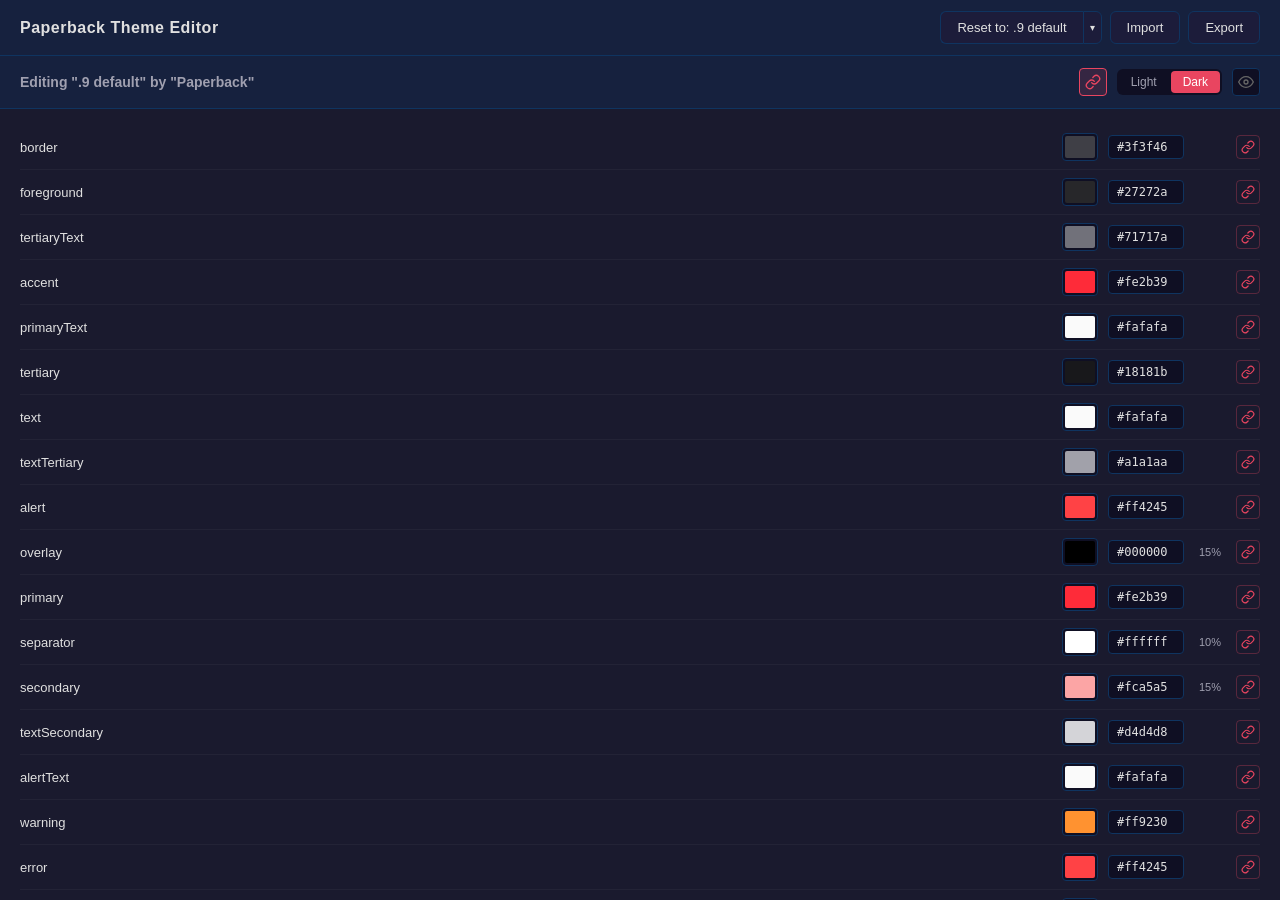
==== commit 50f1bc8a: "feat(editor): mobile view updates and separated colors for inline components" ====
--- a/src/index.html
+++ b/src/index.html
@@ -13,28 +13,33 @@
     <div class="toolbar-actions">
       <div class="split-btn" id="reset-group">
         <button id="btn-reset" class="btn split-btn-main">Reset to: .9 default</button>
-        <button id="btn-reset-toggle" class="btn split-btn-toggle">&#9662;</button>
+        <button id="btn-reset-toggle" class="btn split-btn-toggle" aria-label="Choose reset theme" aria-expanded="false" aria-controls="reset-dropdown">&#9662;</button>
         <div id="reset-dropdown" class="split-dropdown hidden">
           <!-- populated by JS from manifest -->
         </div>
       </div>
-      <button id="btn-import" class="btn">Import .pbcolors</button>
-      <button id="btn-export" class="btn">Export .pbcolors</button>
+      <button id="btn-import" class="btn" title="Import .pbcolors">Import</button>
+      <button id="btn-export" class="btn" title="Export .pbcolors">Export</button>
       <input type="file" id="file-input" accept=".pbcolors" hidden>
     </div>
   </header>
 
-  <main class="workspace preview-hidden">
+  <nav class="mobile-view-switch" aria-label="Workspace view">
+    <button id="btn-mobile-colors" type="button" aria-pressed="true" aria-controls="editor-content">Colors</button>
+    <button id="btn-mobile-preview" type="button" aria-pressed="false" aria-controls="preview-panel">Preview</button>
+  </nav>
+
+  <main class="workspace preview-hidden" data-mobile-panel="colors">
     <section class="panel editor-panel">
       <div class="panel-header">
         <h2 id="editor-title">Editor</h2>
         <div class="editor-controls">
-          <button id="btn-global-link" class="global-link-btn linked" title="All colors linked (light = dark)"></button>
+          <button id="btn-global-link" class="global-link-btn linked" title="All colors linked (light = dark)" aria-label="Link all colors between Light and Dark" aria-pressed="true"><span class="control-label">Modes linked</span></button>
           <div class="mode-toggle">
-            <button id="btn-light" class="mode-btn">Light</button>
-            <button id="btn-dark" class="mode-btn active">Dark</button>
+            <button id="btn-light" class="mode-btn" aria-pressed="false">Light</button>
+            <button id="btn-dark" class="mode-btn active" aria-pressed="true">Dark</button>
           </div>
-          <button id="btn-preview-toggle" class="preview-toggle-btn" title="Show preview panel" aria-label="Show preview panel" aria-expanded="false" aria-controls="preview-panel"></button>
+          <button id="btn-preview-toggle" class="preview-toggle-btn" title="Show preview panel" aria-label="Show preview panel" aria-expanded="false" aria-controls="preview-panel"><span class="control-label">Show preview</span></button>
         </div>
       </div>
       <div id="editor-content" class="panel-body">
@@ -45,6 +50,7 @@
     <section id="preview-panel" class="panel preview-panel collapsed">
       <div class="panel-header">
         <h2>Preview</h2>
+        <span class="preview-mobile-hint">Tap a color to edit</span>
       </div>
       <div id="preview-content" class="panel-body">
         <!-- Preview components will be loaded here -->
@@ -70,6 +76,7 @@
       const globalLinked = prefs?.globalLinked !== false;
       const previewEnabled = window.__themeEditorPreviewEnabled;
       const previewVisible = previewEnabled && prefs?.previewVisible === true;
+      const mobilePanel = previewVisible && prefs?.mobilePanel === 'preview' ? 'preview' : 'colors';
 
       const btnLight = document.getElementById('btn-light');
       const btnDark = document.getElementById('btn-dark');
@@ -77,11 +84,17 @@
       const btnPreviewToggle = document.getElementById('btn-preview-toggle');
       const previewPanel = document.querySelector('.preview-panel');
       const workspace = document.querySelector('.workspace');
+      const btnMobileColors = document.getElementById('btn-mobile-colors');
+      const btnMobilePreview = document.getElementById('btn-mobile-preview');
 
       btnLight.classList.toggle('active', mode === 'light');
       btnDark.classList.toggle('active', mode === 'dark');
+      btnLight.setAttribute('aria-pressed', String(mode === 'light'));
+      btnDark.setAttribute('aria-pressed', String(mode === 'dark'));
       btnGlobalLink.classList.toggle('linked', globalLinked);
       btnGlobalLink.title = globalLinked ? 'All colors linked (light = dark)' : 'Colors independent';
+      btnGlobalLink.setAttribute('aria-pressed', String(globalLinked));
+      btnGlobalLink.querySelector('.control-label').textContent = globalLinked ? 'Modes linked' : 'Modes separate';
 
       previewPanel.classList.toggle('collapsed', !previewVisible);
       workspace.classList.toggle('preview-hidden', !previewVisible);
@@ -92,6 +105,11 @@
         : 'Preview coming soon';
       btnPreviewToggle.setAttribute('aria-label', btnPreviewToggle.title);
       btnPreviewToggle.setAttribute('aria-expanded', String(previewVisible));
+      btnPreviewToggle.querySelector('.control-label').textContent = previewVisible ? 'Hide preview' : 'Show preview';
+      workspace.dataset.mobilePanel = mobilePanel;
+      btnMobileColors.setAttribute('aria-pressed', String(mobilePanel === 'colors'));
+      btnMobilePreview.setAttribute('aria-pressed', String(mobilePanel === 'preview'));
+      btnMobilePreview.disabled = !previewEnabled;
     })();
   </script>
   <script type="module" src="editor.js"></script>
--- a/src/layout.css
+++ b/src/layout.css
@@ -24,12 +24,21 @@
   color: var(--ui-text);
 }
 
+body {
+  display: flex;
+  flex-direction: column;
+  height: 100vh;
+  height: 100dvh;
+  overflow: hidden;
+}
+
 /* Toolbar */
 .toolbar {
   display: flex;
   align-items: center;
   justify-content: space-between;
-  height: var(--toolbar-height);
+  min-height: var(--toolbar-height);
+  flex-shrink: 0;
   padding: 0 20px;
   background: var(--ui-surface);
   border-bottom: 1px solid var(--ui-border);
@@ -121,41 +130,20 @@
   color: var(--ui-accent);
 }
 
-/* Mobile toolbar */
-@media (max-width: 768px) {
-  .toolbar {
-    flex-wrap: wrap;
-    height: auto;
-    padding: 10px 16px;
-    gap: 8px;
-  }
-
-  .toolbar-title {
-    width: 100%;
-  }
-
-  .toolbar-actions {
-    width: 100%;
-    justify-content: center;
-  }
-
-  .btn {
-    white-space: nowrap;
-    padding: 6px 8px;
-    font-size: 11px;
-  }
-}
-
 /* Workspace */
 .workspace {
   display: flex;
-  height: calc(100vh - var(--toolbar-height));
+  flex: 1;
+  min-width: 0;
+  min-height: 0;
 }
 
 /* Panels */
 .panel {
   display: flex;
   flex-direction: column;
+  min-width: 0;
+  min-height: 0;
   overflow: hidden;
 }
 
@@ -191,6 +179,7 @@
   align-items: center;
   justify-content: space-between;
   gap: 16px;
+  flex-shrink: 0;
   padding: 12px 20px;
   border-bottom: 1px solid var(--ui-border);
   background: var(--ui-surface);
@@ -216,6 +205,7 @@
 
 .panel-body {
   flex: 1;
+  min-height: 0;
   overflow-y: auto;
   padding: 16px 20px;
 }
@@ -225,6 +215,13 @@
   display: flex;
   align-items: center;
   gap: 10px;
+  flex-shrink: 0;
+}
+
+.control-label,
+.mobile-view-switch,
+.preview-mobile-hint {
+  display: none;
 }
 
 /* Global Link Button */
@@ -371,15 +368,16 @@
   position: absolute;
   inset: 3px -10px;
   border-radius: 14px;
-  background: rgba(233, 69, 96, 0.12);
-  box-shadow: inset 0 0 0 1px rgba(233, 69, 96, 0.4);
+  background: var(--linked-highlight-soft, rgba(233, 69, 96, 0.12));
+  box-shadow: inset 0 0 0 2px var(--linked-highlight, rgba(233, 69, 96, 0.4));
   opacity: 0;
   pointer-events: none;
   transition: opacity 0.16s ease;
   z-index: -1;
 }
 
-.color-row.linked-hover::before {
+.color-row.linked-hover::before,
+.color-row:focus-within::before {
   opacity: 1;
 }
 
@@ -473,3 +471,322 @@
   background: rgba(255, 255, 255, 0.05);
   border-color: var(--ui-border);
 }
+
+/* Let tablet headers wrap without squeezing their controls or content. */
+@media (max-width: 1000px) {
+  .toolbar {
+    flex-wrap: wrap;
+    gap: 10px 16px;
+    padding: 12px 20px;
+  }
+
+  .toolbar-actions {
+    flex-wrap: wrap;
+  }
+
+  .panel-header {
+    flex-wrap: wrap;
+    gap: 10px;
+  }
+}
+
+/* Phones use one full-width panel at a time. */
+@media (max-width: 700px) {
+  .toolbar {
+    gap: 10px;
+    padding: max(12px, env(safe-area-inset-top)) max(12px, env(safe-area-inset-right)) 12px max(12px, env(safe-area-inset-left));
+  }
+
+  .toolbar-title {
+    width: 100%;
+    font-size: 16px;
+    letter-spacing: 0;
+  }
+
+  .toolbar-actions {
+    display: grid;
+    grid-template-columns: minmax(0, 1fr) minmax(0, 1fr);
+    gap: 8px;
+    width: 100%;
+  }
+
+  .toolbar-actions .split-btn {
+    grid-column: 1 / -1;
+    min-width: 0;
+  }
+
+  .split-btn-main {
+    flex: 1;
+    min-width: 0;
+  }
+
+  .btn,
+  .split-dropdown-item {
+    min-height: 44px;
+    padding: 10px 8px;
+    font-size: 14px;
+    white-space: nowrap;
+  }
+
+  .split-btn-toggle {
+    min-width: 44px;
+  }
+
+  .split-dropdown {
+    right: 0;
+  }
+
+  .split-dropdown-item {
+    white-space: normal;
+  }
+
+  .mobile-view-switch {
+    display: flex;
+    flex-shrink: 0;
+    gap: 4px;
+    padding: 6px max(12px, env(safe-area-inset-right)) 6px max(12px, env(safe-area-inset-left));
+    border-bottom: 1px solid var(--ui-border);
+    background: var(--ui-surface);
+  }
+
+  .mobile-view-switch button {
+    flex: 1;
+    min-width: 0;
+    min-height: 44px;
+    padding: 8px 12px;
+    border: 1px solid transparent;
+    border-radius: 6px;
+    background: var(--ui-input-bg);
+    color: var(--ui-text-muted);
+    font: inherit;
+    font-size: 14px;
+    cursor: pointer;
+  }
+
+  .mobile-view-switch button[aria-pressed="true"] {
+    border-color: var(--ui-accent);
+    background: rgba(233, 69, 96, 0.15);
+    color: var(--ui-text);
+  }
+
+  .workspace {
+    flex-direction: column;
+  }
+
+  .preview-mobile-hint {
+    display: inline;
+    color: var(--ui-text-muted);
+    font-size: 12px;
+    line-height: 1.4;
+  }
+
+  .editor-panel {
+    flex: 1;
+    border-right: 0;
+  }
+
+  .panel-header {
+    padding: 10px max(12px, env(safe-area-inset-right)) 10px max(12px, env(safe-area-inset-left));
+    gap: 8px;
+  }
+
+  #editor-title {
+    flex: 1 1 100%;
+    font-size: 13px;
+  }
+
+  .editor-controls {
+    width: 100%;
+    justify-content: space-between;
+    gap: 8px;
+  }
+
+  .control-label {
+    display: inline;
+  }
+
+  .global-link-btn,
+  .link-btn {
+    width: auto;
+    height: auto;
+    min-height: 44px;
+    padding: 8px 10px 8px 32px;
+    color: var(--ui-text);
+    font: inherit;
+    font-size: 13px;
+    white-space: nowrap;
+  }
+
+  .global-link-btn::before,
+  .link-btn::before {
+    right: auto;
+    width: 30px;
+    background-size: 16px;
+  }
+
+  .preview-toggle-btn {
+    display: none;
+  }
+
+  .mode-btn {
+    min-height: 44px;
+    min-width: 56px;
+    padding: 8px 10px;
+    font-size: 14px;
+  }
+
+  .panel-body {
+    padding: 8px max(14px, env(safe-area-inset-right)) max(16px, env(safe-area-inset-bottom)) max(14px, env(safe-area-inset-left));
+    overscroll-behavior-y: contain;
+    scroll-padding-block: 12px;
+  }
+
+  .color-row {
+    display: grid;
+    grid-template-columns: 44px minmax(82px, 1fr) 32px auto;
+    gap: 8px;
+    padding: 12px 0;
+    scroll-margin-block: 8px;
+  }
+
+  .color-label {
+    grid-column: 1 / -1;
+    min-width: 0;
+    font-size: 14px;
+    white-space: normal;
+    overflow-wrap: anywhere;
+  }
+
+  .color-picker {
+    width: 44px;
+    height: 44px;
+    border-radius: 6px;
+  }
+
+  .color-hex {
+    width: 100%;
+    min-width: 0;
+    min-height: 44px;
+    padding: 8px 5px;
+    font-size: 16px;
+  }
+
+  .color-alpha {
+    width: 32px;
+    font-size: 12px;
+  }
+
+  .link-btn {
+    padding-right: 8px;
+    padding-left: 28px;
+    font-size: 12px;
+    border-color: var(--ui-border);
+  }
+
+  .link-btn::before {
+    width: 26px;
+  }
+
+  .workspace[data-mobile-panel="colors"] .preview-panel {
+    display: none;
+  }
+
+  .workspace[data-mobile-panel="preview"] .editor-panel {
+    flex: 0 0 auto;
+  }
+
+  .workspace[data-mobile-panel="preview"] #editor-content {
+    display: none;
+  }
+
+  .workspace[data-mobile-panel="preview"] .preview-panel {
+    display: flex;
+    flex: 1;
+    opacity: 1;
+    pointer-events: auto;
+    transition: none;
+  }
+
+  .workspace[data-mobile-panel="preview"] .preview-panel .panel-header {
+    display: flex;
+  }
+
+  .workspace[data-mobile-panel="preview"] .preview-panel .panel-body {
+    display: block;
+  }
+}
+
+@media (min-width: 360px) and (max-width: 700px) {
+  .toolbar-actions {
+    grid-template-columns: minmax(0, 1fr) auto auto;
+  }
+
+  .toolbar-actions .split-btn {
+    grid-column: auto;
+  }
+}
+
+/* Keep the editing area useful when a phone is held sideways. */
+@media (min-width: 560px) and (max-width: 700px) and (max-height: 500px) {
+  .toolbar {
+    flex-wrap: nowrap;
+    padding-top: max(6px, env(safe-area-inset-top));
+    padding-bottom: 6px;
+  }
+
+  .toolbar-title {
+    flex: 1;
+    min-width: 0;
+    width: auto;
+    overflow: hidden;
+    text-overflow: ellipsis;
+    white-space: nowrap;
+    font-size: 14px;
+  }
+
+  .toolbar-actions {
+    flex: 0 0 auto;
+    width: auto;
+  }
+
+  .mobile-view-switch {
+    padding-top: 4px;
+    padding-bottom: 4px;
+  }
+
+  .panel-header {
+    flex-wrap: nowrap;
+    padding-top: 6px;
+    padding-bottom: 6px;
+  }
+
+  #editor-title {
+    flex: 1 1 0;
+  }
+
+  .editor-controls {
+    width: auto;
+  }
+
+  .color-row {
+    grid-template-columns: minmax(0, 1fr) 44px 100px 32px 90px;
+    padding-top: 8px;
+    padding-bottom: 8px;
+  }
+
+  .color-label {
+    grid-column: auto;
+  }
+}
+
+@media (prefers-reduced-motion: reduce) {
+  .preview-panel,
+  .btn,
+  .split-dropdown-item,
+  .global-link-btn,
+  .preview-toggle-btn,
+  .mode-btn,
+  .link-btn {
+    transition: none;
+  }
+}
--- a/src/preview.css
+++ b/src/preview.css
@@ -75,6 +75,10 @@
   color: #f3f5fb;
 }
 
+.preview-help-mobile {
+  display: none;
+}
+
 .preview-stage {
   display: flex;
   flex-direction: column;
@@ -336,18 +340,64 @@
   transition: border-color 0.16s ease, box-shadow 0.16s ease, background-color 0.16s ease, transform 0.16s ease;
 }
 
+[data-preview-edit-key] {
+  cursor: pointer;
+}
+
+[data-linked-keys=""] {
+  cursor: default;
+}
+
+[data-preview-edit-key]:focus-visible {
+  outline: 2px solid var(--linked-highlight, var(--ui-accent));
+  outline-offset: 3px;
+}
+
 [data-linked-keys].linked-hover {
-  box-shadow: 0 0 0 1px rgba(233, 69, 96, 0.55), 0 0 0 4px rgba(233, 69, 96, 0.14);
-  transform: translateY(-1px);
+  box-shadow: 0 0 0 2px var(--linked-highlight), 0 0 0 5px var(--linked-highlight-soft);
 }
 
 .preview-accent-rail[data-linked-keys].linked-hover {
-  box-shadow: 0 0 0 1px rgba(233, 69, 96, 0.55), 0 0 16px rgba(233, 69, 96, 0.24);
+  box-shadow: 0 0 0 2px var(--linked-highlight), 0 0 16px var(--linked-highlight-soft);
 }
 
 @media (max-width: 980px) {
   .preview-intro {
     grid-template-columns: 1fr;
+  }
+}
+
+@media (max-width: 700px) {
+  .preview-shell {
+    gap: 12px;
+  }
+
+  .preview-intro {
+    gap: 8px;
+    padding: 12px;
+    font-size: 13px;
+  }
+
+  .preview-intro-copy {
+    gap: 6px;
+  }
+
+  .preview-intro h3 {
+    font-size: 18px;
+  }
+
+  .preview-meta {
+    gap: 0;
+  }
+
+  .preview-help-desktop,
+  .preview-meta-label,
+  .preview-meta strong {
+    display: none;
+  }
+
+  .preview-help-mobile:not([hidden]) {
+    display: inline;
   }
 }
 
